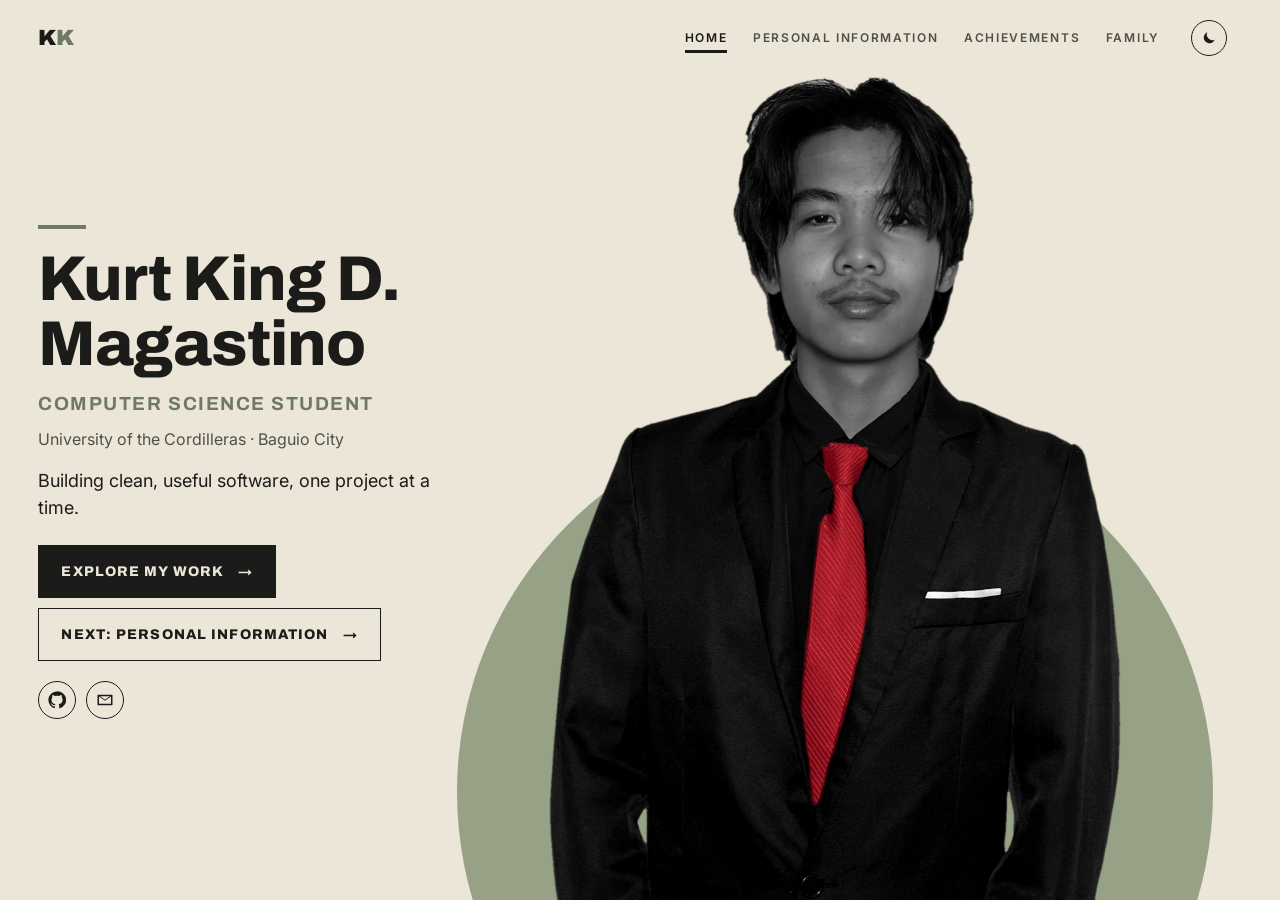
==== index.html @ 24fb850c "Add Previous/Next page buttons to Home, Personal Information and Family" ====
<!doctype html>
<html lang="en">
<head>
<meta charset="utf-8">
<meta name="viewport" content="width=device-width, initial-scale=1">
<title>Kurt King D. Magastino | Computer Science Student</title>
<meta name="description" content="Portfolio of Kurt King D. Magastino, Computer Science student at the University of the Cordilleras.">
<link rel="preconnect" href="https://fonts.googleapis.com">
<link rel="preconnect" href="https://fonts.gstatic.com" crossorigin>
<link href="https://fonts.googleapis.com/css2?family=Archivo:wdth,wght@62..125,400..900&family=Inter:wght@400;500;600&display=block" rel="stylesheet">
<link rel="stylesheet" href="css/style.css?v=3494b761">
<script>
  // set the saved theme before the page paints, so it doesn't flash
  try { const t = localStorage.getItem('theme'); if (t) document.documentElement.dataset.theme = t; } catch (e) {}
</script>
</head>
<body class="home">
  <header class="site-header">
    <a class="brand" href="index.html">K<span>K</span></a>
    <nav id="nav" class="nav">
      <a class="on" href="index.html" aria-current="page">Home</a>
      <a href="about.html">Personal Information</a>
      <a href="achievements.html">Achievements</a>
      <a href="family.html">Family</a>
    </nav>
    <div class="tools">
      <button class="theme-btn" aria-label="Switch to dark mode" title="Switch theme">
        <svg class="moon" viewBox="0 0 24 24" aria-hidden="true"><path d="M20.5 14.6A8.5 8.5 0 0 1 9.4 3.5a8.5 8.5 0 1 0 11.1 11.1Z"/></svg>
        <svg class="sun" viewBox="0 0 24 24" aria-hidden="true"><circle cx="12" cy="12" r="4.5"/><path d="M12 1.5v3M12 19.5v3M1.5 12h3M19.5 12h3M4.6 4.6l2.1 2.1M17.3 17.3l2.1 2.1M4.6 19.4l2.1-2.1M17.3 6.7l2.1-2.1"/></svg>
      </button>
      <button class="menu-btn" aria-expanded="false" aria-controls="nav">Menu</button>
    </div>
  </header>

  <main class="poster">
    <div class="disc" aria-hidden="true"></div>
    <img class="portrait" src="assets/images/portrait.webp?v=e526d455" decoding="sync" fetchpriority="high" alt="Portrait of Kurt Magastino in a black suit and red tie">

    <div class="info fade">
      <h1 class="hero-name">Kurt King D. Magastino</h1>
      <p class="role">Computer Science Student</p>
      <p class="school">University of the Cordilleras · Baguio City</p>
      <p class="tagline">Building clean, useful software, one project at a time.</p>
      <div class="actions">
        <a class="btn primary" href="https://github.com/kurtking514-byte" target="_blank" rel="noopener">Explore my work <span class="arrow">→</span></a>
        <a class="btn" href="about.html">Next: Personal Information <span class="arrow">→</span></a>
      </div>
      <ul class="socials" aria-label="Social links">
        <li><a href="https://github.com/kurtking514-byte" target="_blank" rel="noopener" aria-label="GitHub">
          <svg viewBox="0 0 24 24" aria-hidden="true"><path d="M12 .5a11.5 11.5 0 0 0-3.64 22.41c.58.1.79-.25.79-.56v-2c-3.2.7-3.88-1.37-3.88-1.37-.52-1.33-1.28-1.69-1.28-1.69-1.04-.71.08-.7.08-.7 1.16.08 1.77 1.19 1.77 1.19 1.03 1.76 2.7 1.25 3.36.96.1-.75.4-1.25.73-1.54-2.55-.29-5.24-1.28-5.24-5.68 0-1.26.45-2.28 1.19-3.09-.12-.29-.52-1.46.11-3.05 0 0 .97-.31 3.17 1.18a11 11 0 0 1 5.77 0c2.2-1.49 3.17-1.18 3.17-1.18.63 1.59.23 2.76.11 3.05.74.81 1.19 1.83 1.19 3.09 0 4.41-2.7 5.38-5.26 5.67.41.36.78 1.06.78 2.14v3.17c0 .31.21.67.8.56A11.5 11.5 0 0 0 12 .5Z"/></svg>
        </a></li>
        <li><a href="mailto:kurtmagastino514@gmail.com" aria-label="Email">
          <svg viewBox="0 0 24 24" aria-hidden="true"><path d="M3 5h18a1 1 0 0 1 1 1v12a1 1 0 0 1-1 1H3a1 1 0 0 1-1-1V6a1 1 0 0 1 1-1Zm1 2.3V17h16V7.3l-8 5.6-8-5.6ZM5.4 7l6.6 4.6L18.6 7H5.4Z"/></svg>
        </a></li>
      </ul>
    </div>
  </main>

  <script src="js/main.js?v=5d589b95"></script>
</body>
</html>
---- css/style.css ----
:root {
  --bg: #ece6d8;      /* cream */
  --ink: #1b1c19;     /* olive black */
  --muted: #4f5147;   /* dark enough to read easily */
  --accent: #97a185;  /* sage: the disc behind the portrait */
  --sage: #6f7b5f;    /* small sage details */
  --hover: #3a3d35;
  --on-accent: #fff;
  --display: 'Archivo', system-ui, sans-serif;
  --body: 'Inter', system-ui, sans-serif;
  --pad: clamp(16px, 3vw, 44px);
  color-scheme: light;
}

/* dark theme: only when the visitor picks it; the site always opens light */
:root[data-theme="dark"] {
  --bg: #1b1c19; --ink: #ece3d0; --muted: #b9b6a5; --accent: #66715a; --sage: #9aa685; --hover: #c9c1ae;
  color-scheme: dark;
}

/* Edge/Chrome: blend old and new page when switching, instead of a blank or frozen frame */
@view-transition { navigation: auto; }
::view-transition-old(root), ::view-transition-new(root) { animation-duration: .2s; }

* { box-sizing: border-box; margin: 0; padding: 0; }
html, body { min-height: 100%; }
/* always keep room for the scrollbar, so the header doesn't shift sideways between pages that scroll and pages that don't */
html { scrollbar-gutter: stable; }
body { background: var(--bg); color: var(--ink); font-family: var(--body); line-height: 1.5; overflow-x: hidden; transition: background .3s, color .3s; }
a { color: inherit; text-decoration: none; }
ul { list-style: none; }
.sr { position: absolute; width: 1px; height: 1px; overflow: hidden; clip: rect(0 0 0 0); white-space: nowrap; }

/* ---------- header / nav ---------- */
.site-header {
  position: absolute; inset: 0 0 auto; z-index: 10;
  display: flex; align-items: center; gap: clamp(16px, 2.4vw, 32px);
  padding: 20px var(--pad);
  font-size: 12px; font-weight: 600; letter-spacing: .14em; text-transform: uppercase;
}
.brand { font-family: var(--display); font-weight: 900; font-size: 22px; letter-spacing: 0; }
.brand span { color: var(--sage); }
.nav { display: flex; gap: clamp(14px, 2vw, 28px); margin-left: auto; }
.nav a { color: var(--muted); position: relative; transition: color .2s; }
.nav a:hover, .nav a.on { color: var(--ink); }
.nav a.on::after { content: ""; position: absolute; left: 0; right: 0; bottom: -6px; height: 3px; background: var(--ink); }
.menu-btn { display: none; }

.tools { display: flex; align-items: center; gap: 10px; }
.theme-btn {
  display: grid; place-items: center; width: 36px; height: 36px; cursor: pointer;
  background: none; border: 1.5px solid var(--ink); border-radius: 50%; color: var(--ink);
  transition: background .2s, color .2s;
}
.theme-btn svg { width: 16px; height: 16px; fill: currentColor; stroke: currentColor; stroke-width: 2; stroke-linecap: round; }
.theme-btn .moon { stroke: none; }
.theme-btn:hover { background: var(--ink); color: var(--bg); }
/* show the moon in light mode, the sun in dark mode */
.theme-btn .sun { display: none; }
:root[data-theme="dark"] .theme-btn .sun { display: block; }
:root[data-theme="dark"] .theme-btn .moon { display: none; }

/* ---------- home poster ---------- */
/* name and info on the left, portrait on the right */
.poster { position: relative; height: 100vh; height: 100svh; overflow: hidden; container-type: size; }

/* portrait sits right of center so the info block on the left gets the space */
.portrait { position: absolute; z-index: 2; left: 66%; bottom: 0; height: 92%; transform: translateX(-50%); }
/* keep the photo on its own ready-drawn layer, so the glide starts without a hitch */
.portrait, .about-portrait { will-change: transform, translate, scale; }
.disc {
  position: absolute; z-index: 0; left: 66%; bottom: -30vh; width: 84vh; height: 84vh; border-radius: 50%;
  transform: translateX(-50%); background: var(--accent);
}

/* info block, left, always starting just under the giant name */
.info {
  position: absolute; z-index: 4; left: var(--pad); top: 80px; bottom: 4cqh;
  /* stop 24px before the portrait (its left edge is 66cqw minus half its width) */
  width: min(540px, 42cqw, 66cqw - 32.3cqh - var(--pad) - 24px);
  display: flex; flex-direction: column; justify-content: center;
}
.hero-name {
  font-family: var(--display); font-weight: 800; font-size: clamp(34px, min(5cqw, 8.5cqh), 76px);
  line-height: 1.02; letter-spacing: -.015em;
}
.info::before { content: ""; display: block; width: 48px; height: 4px; background: var(--sage); margin-bottom: clamp(10px, 2.2cqh, 18px); }
.role { font-family: var(--display); font-weight: 700; font-size: clamp(15px, min(1.5cqw, 2.6cqh), 22px); letter-spacing: .08em; text-transform: uppercase; color: var(--sage); margin-top: clamp(8px, 1.6cqh, 14px); }
.school { color: var(--muted); font-size: 16px; margin-top: clamp(4px, 1cqh, 8px); }
.tagline { font-size: 18px; margin-top: clamp(8px, 1.8cqh, 16px); max-width: 36ch; }
.actions { display: flex; flex-wrap: wrap; gap: 10px; margin-top: clamp(12px, 2.8cqh, 24px); }
.info .btn { padding-block: clamp(10px, 1.8cqh, 15px); }

/* social icons, under the buttons */
.socials { display: flex; gap: 10px; margin-top: clamp(10px, 2.3cqh, 20px); }
.socials a { display: grid; place-items: center; width: 38px; height: 38px; border: 1.5px solid var(--ink); border-radius: 50%; transition: background .2s, border-color .2s; }
.socials svg { width: 18px; height: 18px; fill: var(--ink); transition: fill .2s; }
.socials a:hover { background: var(--ink); }
.socials a:hover svg { fill: var(--bg); }

.btn {
  display: inline-flex; align-items: center; justify-content: space-between; gap: 14px;
  font-family: var(--display); font-weight: 800; font-size: 14px; letter-spacing: .08em; text-transform: uppercase;
  padding: 15px 22px; border: 1.5px solid var(--ink); background: var(--bg); transition: background .2s, color .2s, border-color .2s;
}
.btn.primary { background: var(--ink); color: var(--bg); }
.btn:hover { background: var(--ink); color: var(--bg); }
.btn.primary:hover { background: var(--hover); border-color: var(--hover); }
.btn .arrow { transition: transform .2s; }
.btn:hover .arrow { transform: translateX(4px); }

/* entrance */
.portrait { animation: stand .7s cubic-bezier(.2, .8, .2, 1) both .05s; }
.disc { animation: pop .6s cubic-bezier(.2, .8, .2, 1) both .15s; }
.fade { animation: fade .5s ease both .3s; }
@keyframes stand { from { opacity: 0; transform: translate(-50%, 8%); } }
@keyframes stand-m { from { opacity: 0; transform: translateY(8%); } }
@keyframes pop { from { transform: translateX(-50%) scale(0); } }
@keyframes fade { from { opacity: 0; transform: translateY(10px); } }

/* ---------- inner pages ---------- */
.page { max-width: 1240px; margin: 0 auto; padding: 120px var(--pad) 96px; }
.page-title {
  font-family: var(--display); font-weight: 900; font-stretch: 62%; text-transform: uppercase;
  font-size: clamp(72px, 13vw, 200px); line-height: .82; letter-spacing: -.01em; margin-bottom: clamp(32px, 5vw, 64px);
}
.label { font-size: 12px; font-weight: 600; letter-spacing: .14em; text-transform: uppercase; color: var(--muted); }

/* about: one screen, no scroll. The same portrait as home stands on the left
   (it glides over from home, see "page transition"), the text fills the right.
   cqw/cqh are the page's own width/height, so text scales down on short screens. */
.about-page {
  position: relative; height: 100vh; height: 100svh; overflow: hidden;
  container-type: size;
  /* portrait height; on narrow screens it shrinks so the text keeps at least 600px */
  --ph: min(88cqh, 54cqw, (100cqw - 600px - 2 * var(--pad) - 4.5cqw) / .703);
  --pw: calc(var(--ph) * .703);            /* portrait width (image is 1054x1500) */
}
.about-portrait {
  position: absolute; z-index: 2; left: var(--pad); bottom: 0; height: var(--ph);
  animation: stand-m .6s cubic-bezier(.2, .8, .2, 1) both;
}
.arch {
  position: absolute; z-index: 1; left: var(--pad); bottom: 0; width: var(--pw); height: calc(var(--ph) * .78);
  background: var(--accent); border-radius: 999px 999px 0 0;
  animation: rise .5s cubic-bezier(.2, .8, .2, 1) both .1s;
}
@keyframes rise { from { transform: translateY(100%); } }

.about-text {
  position: absolute; left: calc(var(--pad) + var(--pw) + 4.5cqw); right: var(--pad); top: 80px; bottom: 2.5cqh;
  max-width: 760px; display: flex; flex-direction: column; justify-content: center;
}
.about-page .page-title { font-size: clamp(30px, min(max(6cqw, 40px), 7cqh), 104px); margin-bottom: 2cqh; }
.about-text p { color: var(--muted); font-size: clamp(15px, 2.2cqh, 17px); line-height: 1.5; margin-bottom: 1.1cqh; }
.about-text .lead { color: var(--ink); font-size: clamp(17px, 2.8cqh, 22px); line-height: 1.4; margin-bottom: 1.6cqh; }

.facts { display: grid; grid-template-columns: repeat(3, 1fr); column-gap: 24px; margin-top: 1.6cqh; border-top: 1.5px solid var(--ink); }
.facts div { padding: .8cqh 0; border-bottom: 1px solid color-mix(in srgb, var(--ink) 15%, transparent); min-width: 0; }
.facts dt { font-size: 12px; font-weight: 600; letter-spacing: .14em; text-transform: uppercase; color: var(--muted); }
.facts dd { font-size: clamp(15px, 2.2cqh, 17px); line-height: 1.35; overflow-wrap: anywhere; }
.facts .wide2 { grid-column: span 2; }
.facts a { border-bottom: 1px solid var(--sage); }

.do { margin-top: 2.6cqh; }
.do-grid { display: grid; grid-template-columns: repeat(3, 1fr); gap: clamp(14px, 2cqw, 28px); margin-top: 1cqh; }
.do-grid article { border-top: 3px solid var(--ink); padding-top: 1cqh; }
.do-grid h3 { font-family: var(--display); font-weight: 800; font-size: clamp(15px, 2.4cqh, 20px); text-transform: uppercase; line-height: 1.05; }
.about-text .do-grid p { font-size: clamp(14px, 2cqh, 16px); line-height: 1.4; margin: 4px 0 0; }

/* previous / next page buttons */
.page-nav { display: flex; justify-content: space-between; gap: 10px; flex-wrap: wrap; }
.about-text .page-nav { margin-top: 2.6cqh; }
.about-text .page-nav .btn { padding: clamp(9px, 1.6cqh, 13px) 18px; font-size: 13px; }
/* the back arrow nudges left on hover */
.btn:hover .arrow.back { transform: translateX(-4px); }

/* small windows (narrow and short): step the text down a little, never below 14px */
@container (max-width: 1100px) and (max-height: 800px) {
  .about-text p, .facts dd { font-size: 14px; }
  .about-text .lead { font-size: 16px; }
  .about-text .do-grid p { font-size: 14px; }
  .do-grid h3 { font-size: 15px; }
}

/* very short windows: tighter gaps so the page buttons still fit */
@container (max-height: 680px) {
  .about-page .page-title { margin-bottom: 1.2cqh; }
  .about-text p { margin-bottom: .7cqh; }
  .about-text .lead { margin-bottom: 1cqh; }
  .facts { margin-top: 1cqh; }
  .facts div { padding: .5cqh 0; }
  .do { margin-top: 1.6cqh; }
  .about-text .page-nav { margin-top: 1.6cqh; }
}

/* the text "pulls out" from behind the portrait, one piece after another */
.pull { animation: pull .4s cubic-bezier(.2, .8, .2, 1) both; animation-delay: calc(.15s + var(--i) * .04s); }
@keyframes pull { from { opacity: 0; transform: translateX(-48px); clip-path: inset(0 100% 0 0); } to { clip-path: inset(0 0 0 0); } }

@media (max-width: 860px), (max-aspect-ratio: 1/1) {
  .about-page { height: auto; min-height: 0; overflow: visible; container-type: normal; padding: 96px var(--pad) 40px; --ph: min(58svh, 560px); }
  .arch, .about-portrait { left: 50%; margin-left: calc(var(--pw) / -2); top: 96px; bottom: auto; }
  .arch { top: calc(96px + var(--ph) * .22); }
  .about-text { position: relative; inset: auto; max-width: none; margin-top: calc(var(--ph) + 28px); display: block; }
  .about-page .page-title { font-size: clamp(48px, 15vw, 110px); }
  .about-text p, .facts dd { font-size: 16px; }
  .about-text .lead { font-size: 19px; }
  .facts, .do-grid { grid-template-columns: 1fr; }
  .facts .wide2 { grid-column: auto; }
  .do-grid h3 { font-size: 20px; }
  .about-text .do-grid p { font-size: 14px; }
}

/* ---------- page transition ----------
   main.js glides the portrait to its spot on the next page while the rest of
   the page fades out (the header stays, it is the same on every page).
   Arriving by a glide (html.vt): the portrait is already in place, so skip its
   entrance and start the rest right away. */
html.vt .portrait, html.vt .about-portrait { animation: none; }
html.vt .arch { animation-delay: 0s; animation-duration: .4s; }
html.vt .disc { animation-delay: 0s; animation-duration: .4s; }
html.vt .fade { animation-delay: .1s; animation-duration: .35s; }
html.vt .pull { animation-duration: .35s; animation-delay: calc(var(--i) * .03s); }

/* ---------- tablet / phone ---------- */
@media (max-width: 860px), (max-aspect-ratio: 1/1) {
  .tools { margin-left: auto; }
  .menu-btn {
    display: block; font: inherit; letter-spacing: inherit; text-transform: inherit;
    background: none; border: 1.5px solid var(--ink); padding: 8px 14px; cursor: pointer;
  }
  .nav {
    position: absolute; top: 100%; left: var(--pad); right: var(--pad);
    flex-direction: column; gap: 0; background: var(--bg); border: 1.5px solid var(--ink);
    display: none;
  }
  .nav.open { display: flex; }
  .nav a { padding: 14px 16px; border-bottom: 1px solid color-mix(in srgb, var(--ink) 15%, transparent); }
  .nav a:last-child { border-bottom: 0; }
  .nav a.on::after { top: 0; bottom: 0; left: 0; right: auto; width: 3px; height: auto; }

  .poster {
    height: auto; min-height: 0; display: flex; flex-direction: column; container-type: normal;
  }
  /* align-self keeps the flex column from stretching the photo sideways */
  .portrait {
    position: relative; display: block; align-self: center; width: auto; left: auto; transform: none;
    height: 60svh; max-height: 640px; margin-top: 96px; animation-name: stand-m;
  }
  .disc { bottom: auto; top: calc(96px + 60svh - 50vw); width: 100vw; height: 100vw; }

  .disc { left: 50%; }
  .info { position: relative; left: auto; top: auto; bottom: auto; width: auto; display: block; background: var(--bg); padding: 28px var(--pad) 36px; }
  .hero-name { font-size: clamp(32px, 9vw, 52px); }
  .role { font-size: 15px; }
  .actions { flex-direction: column; }
}

/* ---------- coming soon pages ---------- */
.soon {
  position: relative; height: 100vh; height: 100svh; overflow: hidden;
  display: flex; flex-direction: column; justify-content: center; padding: 80px var(--pad) 6vh;
}
.soon > * { position: relative; z-index: 1; }
.soon .label { color: var(--sage); }
.soon .page-title { font-size: clamp(44px, min(11.5vw, 30vh), 220px); margin: 1.5vh 0 3vh; }
.soon-note { color: var(--muted); font-size: clamp(15px, 1.4vw, 19px); max-width: 40ch; }
.soon .actions { margin-top: 4vh; }
.soon-disc {
  position: absolute; z-index: 0; right: -14vh; bottom: -34vh; width: 80vh; height: 80vh; border-radius: 50%;
  background: var(--accent); animation: rise .5s cubic-bezier(.2, .8, .2, 1) both .1s;
}
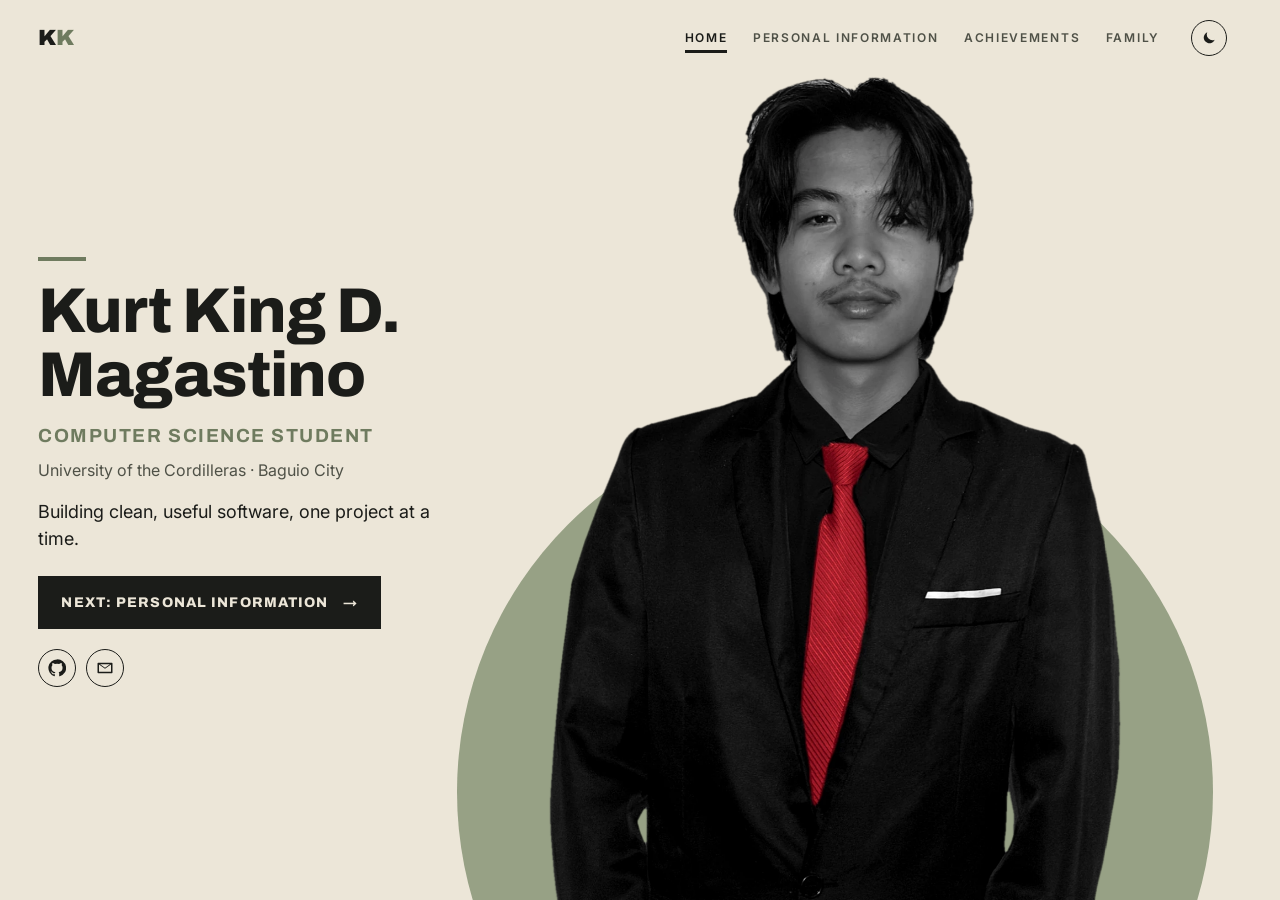
==== commit 4bce4deb: "Home: center the intro on wide screens, make Next the main button, remove Explore my work" ====
--- a/index.html
+++ b/index.html
@@ -8,7 +8,7 @@
 <link rel="preconnect" href="https://fonts.googleapis.com">
 <link rel="preconnect" href="https://fonts.gstatic.com" crossorigin>
 <link href="https://fonts.googleapis.com/css2?family=Archivo:wdth,wght@62..125,400..900&family=Inter:wght@400;500;600&display=block" rel="stylesheet">
-<link rel="stylesheet" href="css/style.css?v=3494b761">
+<link rel="stylesheet" href="css/style.css?v=70576bf2">
 <script>
   // set the saved theme before the page paints, so it doesn't flash
   try { const t = localStorage.getItem('theme'); if (t) document.documentElement.dataset.theme = t; } catch (e) {}
@@ -42,8 +42,7 @@
       <p class="school">University of the Cordilleras · Baguio City</p>
       <p class="tagline">Building clean, useful software, one project at a time.</p>
       <div class="actions">
-        <a class="btn primary" href="https://github.com/kurtking514-byte" target="_blank" rel="noopener">Explore my work <span class="arrow">→</span></a>
-        <a class="btn" href="about.html">Next: Personal Information <span class="arrow">→</span></a>
+        <a class="btn primary" href="about.html">Next: Personal Information <span class="arrow">→</span></a>
       </div>
       <ul class="socials" aria-label="Social links">
         <li><a href="https://github.com/kurtking514-byte" target="_blank" rel="noopener" aria-label="GitHub">
--- a/css/style.css
+++ b/css/style.css
@@ -75,9 +75,12 @@
 
 /* info block, left, always starting just under the giant name */
 .info {
-  position: absolute; z-index: 4; left: var(--pad); top: 80px; bottom: 4cqh;
   /* stop 24px before the portrait (its left edge is 66cqw minus half its width) */
-  width: min(540px, 42cqw, 66cqw - 32.3cqh - var(--pad) - 24px);
+  --iw: min(600px, 42cqw, 66cqw - 32.3cqh - var(--pad) - 24px);
+  /* on wide screens, slide the block right so it sits near the portrait, not stuck to the edge */
+  position: absolute; z-index: 4; top: 80px; bottom: 4cqh;
+  left: max(var(--pad), 66cqw - 32.3cqh - 72px - var(--iw));
+  width: var(--iw);
   display: flex; flex-direction: column; justify-content: center;
 }
 .hero-name {
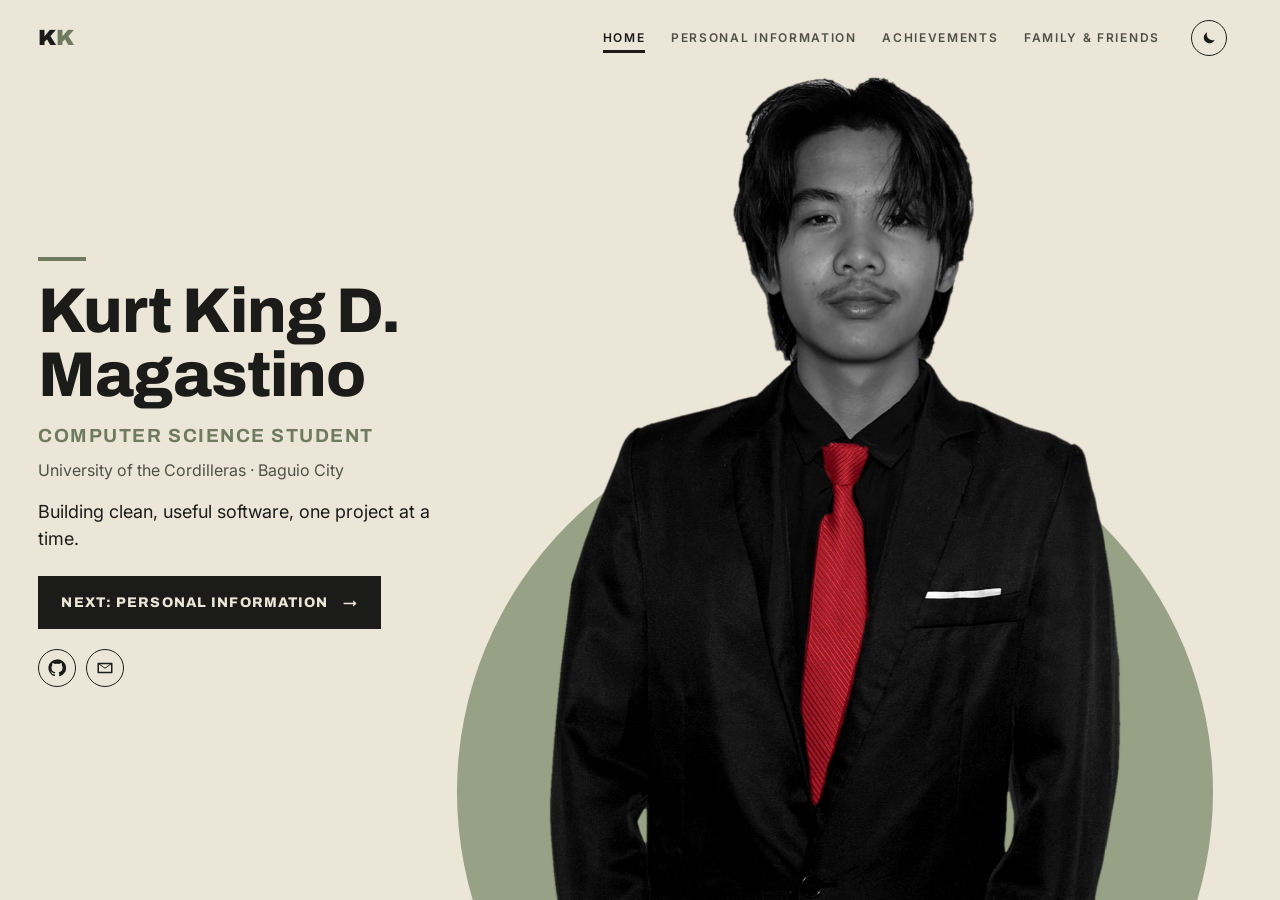
==== commit fb5fcb7e: "Family & Friends page with photos and thank-you notes" ====
--- a/index.html
+++ b/index.html
@@ -8,7 +8,7 @@
 <link rel="preconnect" href="https://fonts.googleapis.com">
 <link rel="preconnect" href="https://fonts.gstatic.com" crossorigin>
 <link href="https://fonts.googleapis.com/css2?family=Archivo:wdth,wght@62..125,400..900&family=Inter:wght@400;500;600&display=block" rel="stylesheet">
-<link rel="stylesheet" href="css/style.css?v=70576bf2">
+<link rel="stylesheet" href="css/style.css?v=f81bfa08">
 <script>
   // set the saved theme before the page paints, so it doesn't flash
   try { const t = localStorage.getItem('theme'); if (t) document.documentElement.dataset.theme = t; } catch (e) {}
@@ -21,7 +21,7 @@
       <a class="on" href="index.html" aria-current="page">Home</a>
       <a href="about.html">Personal Information</a>
       <a href="achievements.html">Achievements</a>
-      <a href="family.html">Family</a>
+      <a href="family.html">Family &amp; Friends</a>
     </nav>
     <div class="tools">
       <button class="theme-btn" aria-label="Switch to dark mode" title="Switch theme">
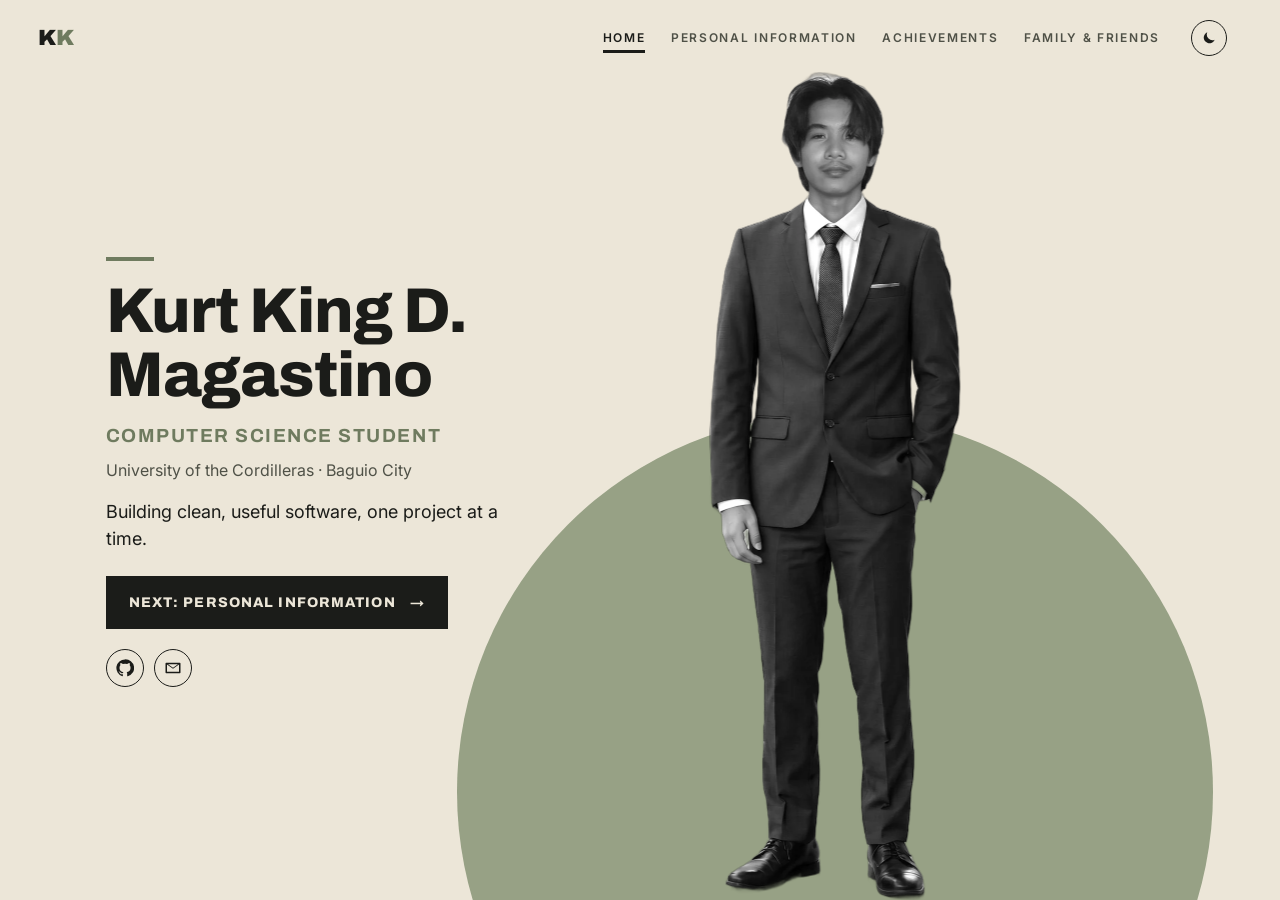
==== commit 8db9f7b2: "Home & Personal Information: full-body suit portrait" ====
--- a/index.html
+++ b/index.html
@@ -8,7 +8,7 @@
 <link rel="preconnect" href="https://fonts.googleapis.com">
 <link rel="preconnect" href="https://fonts.gstatic.com" crossorigin>
 <link href="https://fonts.googleapis.com/css2?family=Archivo:wdth,wght@62..125,400..900&family=Inter:wght@400;500;600&display=block" rel="stylesheet">
-<link rel="stylesheet" href="css/style.css?v=f81bfa08">
+<link rel="stylesheet" href="css/style.css?v=d0098c19">
 <script>
   // set the saved theme before the page paints, so it doesn't flash
   try { const t = localStorage.getItem('theme'); if (t) document.documentElement.dataset.theme = t; } catch (e) {}
@@ -34,7 +34,7 @@
 
   <main class="poster">
     <div class="disc" aria-hidden="true"></div>
-    <img class="portrait" src="assets/images/portrait.webp?v=e526d455" decoding="sync" fetchpriority="high" alt="Portrait of Kurt Magastino in a black suit and red tie">
+    <img class="portrait" src="assets/images/portrait.webp?v=9710893b" decoding="sync" fetchpriority="high" alt="Portrait of Kurt Magastino in a dark gray suit and tie">
 
     <div class="info fade">
       <h1 class="hero-name">Kurt King D. Magastino</h1>
@@ -55,6 +55,6 @@
     </div>
   </main>
 
-  <script src="js/main.js?v=5d589b95"></script>
+  <script src="js/main.js?v=cdb6014d"></script>
 </body>
 </html>
--- a/css/style.css
+++ b/css/style.css
@@ -76,10 +76,10 @@
 /* info block, left, always starting just under the giant name */
 .info {
   /* stop 24px before the portrait (its left edge is 66cqw minus half its width) */
-  --iw: min(600px, 42cqw, 66cqw - 32.3cqh - var(--pad) - 24px);
+  --iw: min(600px, 42cqw, 66cqw - 14cqh - var(--pad) - 24px);
   /* on wide screens, slide the block right so it sits near the portrait, not stuck to the edge */
   position: absolute; z-index: 4; top: 80px; bottom: 4cqh;
-  left: max(var(--pad), 66cqw - 32.3cqh - 72px - var(--iw));
+  left: max(var(--pad), 66cqw - 14cqh - 72px - var(--iw));
   width: var(--iw);
   display: flex; flex-direction: column; justify-content: center;
 }
@@ -136,32 +136,32 @@
   position: relative; height: 100vh; height: 100svh; overflow: hidden;
   container-type: size;
   /* portrait height; on narrow screens it shrinks so the text keeps at least 600px */
-  --ph: min(88cqh, 54cqw, (100cqw - 600px - 2 * var(--pad) - 4.5cqw) / .703);
-  --pw: calc(var(--ph) * .703);            /* portrait width (image is 1054x1500) */
+  --ph: min(88cqh, 54cqw, (100cqw - 600px - 2 * var(--pad) - 4.5cqw) / .577);
+  --pw: calc(var(--ph) * .3035);           /* portrait width (image is 502x1654) */
 }
 .about-portrait {
-  position: absolute; z-index: 2; left: var(--pad); bottom: 0; height: var(--ph);
+  position: absolute; z-index: 2; left: calc(var(--pad) + var(--pw) * .45); bottom: 0; height: var(--ph);
   animation: stand-m .6s cubic-bezier(.2, .8, .2, 1) both;
 }
 .arch {
-  position: absolute; z-index: 1; left: var(--pad); bottom: 0; width: var(--pw); height: calc(var(--ph) * .78);
+  position: absolute; z-index: 1; left: var(--pad); bottom: 0; width: calc(var(--pw) * 1.9); height: calc(var(--ph) * .78);
   background: var(--accent); border-radius: 999px 999px 0 0;
   animation: rise .5s cubic-bezier(.2, .8, .2, 1) both .1s;
 }
 @keyframes rise { from { transform: translateY(100%); } }
 
 .about-text {
-  position: absolute; left: calc(var(--pad) + var(--pw) + 4.5cqw); right: var(--pad); top: 80px; bottom: 2.5cqh;
+  position: absolute; left: calc(var(--pad) + var(--pw) * 1.9 + 4.5cqw); right: var(--pad); top: 80px; bottom: 2.5cqh;
   max-width: 760px; display: flex; flex-direction: column; justify-content: center;
 }
 .about-page .page-title { font-size: clamp(30px, min(max(6cqw, 40px), 7cqh), 104px); margin-bottom: 2cqh; }
 .about-text p { color: var(--muted); font-size: clamp(15px, 2.2cqh, 17px); line-height: 1.5; margin-bottom: 1.1cqh; }
 .about-text .lead { color: var(--ink); font-size: clamp(17px, 2.8cqh, 22px); line-height: 1.4; margin-bottom: 1.6cqh; }
 
-.facts { display: grid; grid-template-columns: repeat(3, 1fr); column-gap: 24px; margin-top: 1.6cqh; border-top: 1.5px solid var(--ink); }
-.facts div { padding: .8cqh 0; border-bottom: 1px solid color-mix(in srgb, var(--ink) 15%, transparent); min-width: 0; }
-.facts dt { font-size: 12px; font-weight: 600; letter-spacing: .14em; text-transform: uppercase; color: var(--muted); }
-.facts dd { font-size: clamp(15px, 2.2cqh, 17px); line-height: 1.35; overflow-wrap: anywhere; }
+.facts { display: grid; grid-template-columns: repeat(4, 1fr); column-gap: 18px; margin-top: 1.6cqh; border-top: 1.5px solid var(--ink); }
+.facts div { padding: .6cqh 0; border-bottom: 1px solid color-mix(in srgb, var(--ink) 15%, transparent); min-width: 0; }
+.facts dt { font-size: 11px; font-weight: 600; letter-spacing: .1em; text-transform: uppercase; color: var(--muted); }
+.facts dd { font-size: clamp(14px, 2cqh, 16px); line-height: 1.35; overflow-wrap: anywhere; }
 .facts .wide2 { grid-column: span 2; }
 .facts a { border-bottom: 1px solid var(--sage); }
 
@@ -192,7 +192,8 @@
   .about-text p { margin-bottom: .7cqh; }
   .about-text .lead { margin-bottom: 1cqh; }
   .facts { margin-top: 1cqh; }
-  .facts div { padding: .5cqh 0; }
+  .facts div { padding: .35cqh 0; }
+  .facts dd { line-height: 1.25; }
   .do { margin-top: 1.6cqh; }
   .about-text .page-nav { margin-top: 1.6cqh; }
 }
@@ -204,7 +205,7 @@
 @media (max-width: 860px), (max-aspect-ratio: 1/1) {
   .about-page { height: auto; min-height: 0; overflow: visible; container-type: normal; padding: 96px var(--pad) 40px; --ph: min(58svh, 560px); }
   .arch, .about-portrait { left: 50%; margin-left: calc(var(--pw) / -2); top: 96px; bottom: auto; }
-  .arch { top: calc(96px + var(--ph) * .22); }
+  .arch { top: calc(96px + var(--ph) * .22); width: calc(var(--pw) * 1.9); margin-left: calc(var(--pw) * -.95); }
   .about-text { position: relative; inset: auto; max-width: none; margin-top: calc(var(--ph) + 28px); display: block; }
   .about-page .page-title { font-size: clamp(48px, 15vw, 110px); }
   .about-text p, .facts dd { font-size: 16px; }
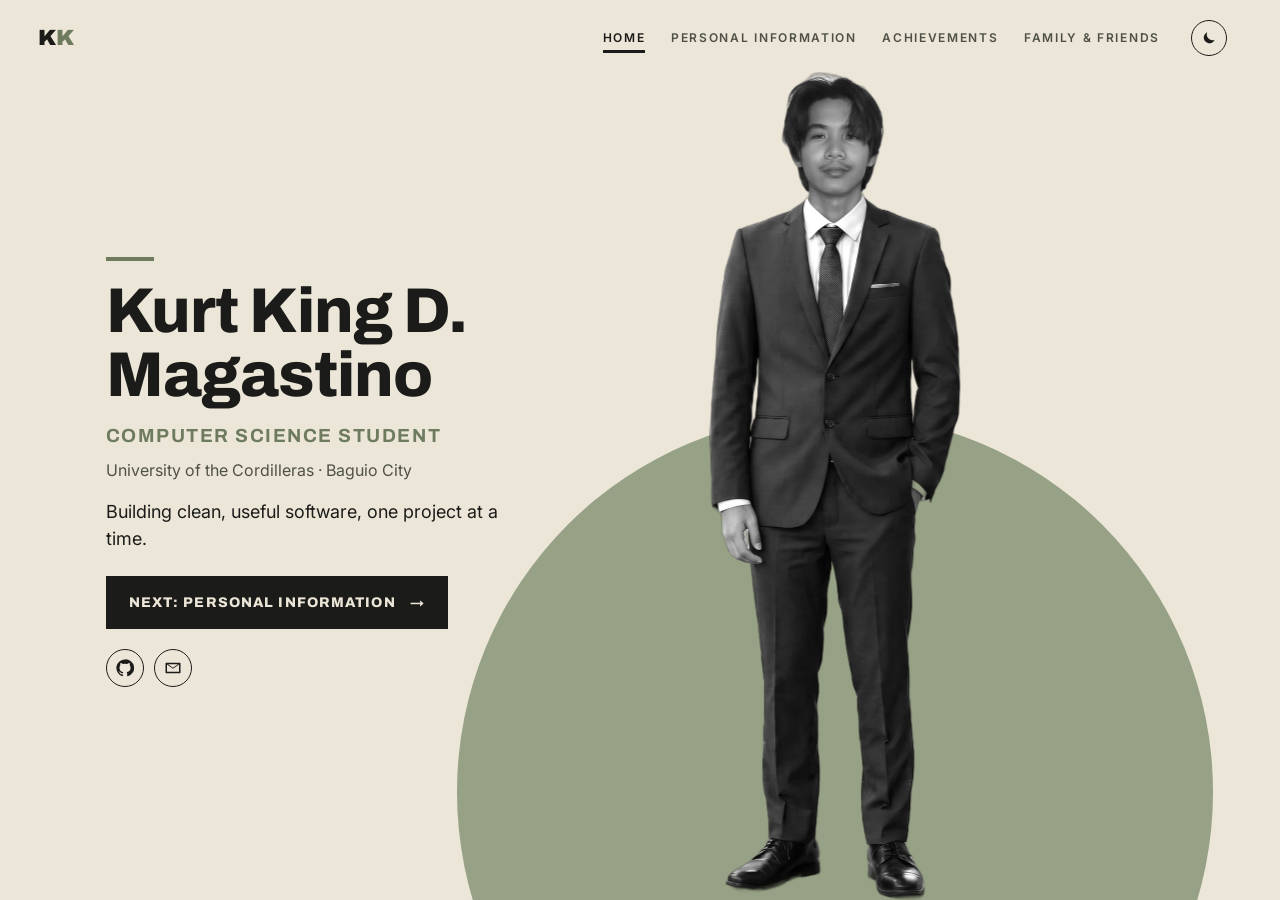
==== commit 2176af5a: "Personal Information: add Year Level (1st Year College)" ====
--- a/index.html
+++ b/index.html
@@ -8,7 +8,7 @@
 <link rel="preconnect" href="https://fonts.googleapis.com">
 <link rel="preconnect" href="https://fonts.gstatic.com" crossorigin>
 <link href="https://fonts.googleapis.com/css2?family=Archivo:wdth,wght@62..125,400..900&family=Inter:wght@400;500;600&display=block" rel="stylesheet">
-<link rel="stylesheet" href="css/style.css?v=d0098c19">
+<link rel="stylesheet" href="css/style.css?v=3ebebdfd">
 <script>
   // set the saved theme before the page paints, so it doesn't flash
   try { const t = localStorage.getItem('theme'); if (t) document.documentElement.dataset.theme = t; } catch (e) {}
--- a/css/style.css
+++ b/css/style.css
@@ -192,7 +192,7 @@
   .about-text p { margin-bottom: .7cqh; }
   .about-text .lead { margin-bottom: 1cqh; }
   .facts { margin-top: 1cqh; }
-  .facts div { padding: .35cqh 0; }
+  .facts div { padding: .2cqh 0; }
   .facts dd { line-height: 1.25; }
   .do { margin-top: 1.6cqh; }
   .about-text .page-nav { margin-top: 1.6cqh; }
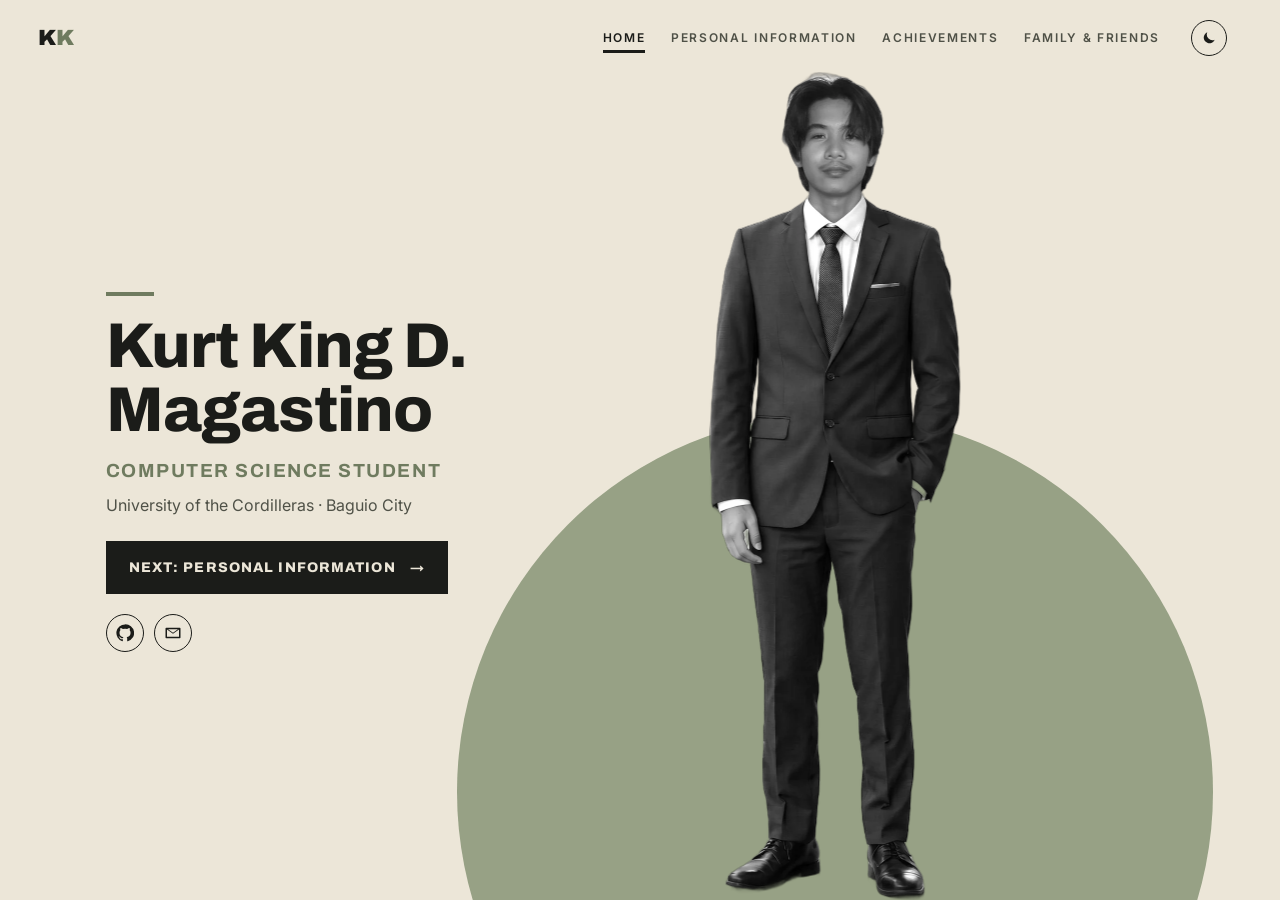
==== commit 46b48ea9: "Home: remove the tagline" ====
--- a/index.html
+++ b/index.html
@@ -40,7 +40,6 @@
       <h1 class="hero-name">Kurt King D. Magastino</h1>
       <p class="role">Computer Science Student</p>
       <p class="school">University of the Cordilleras · Baguio City</p>
-      <p class="tagline">Building clean, useful software, one project at a time.</p>
       <div class="actions">
         <a class="btn primary" href="about.html">Next: Personal Information <span class="arrow">→</span></a>
       </div>
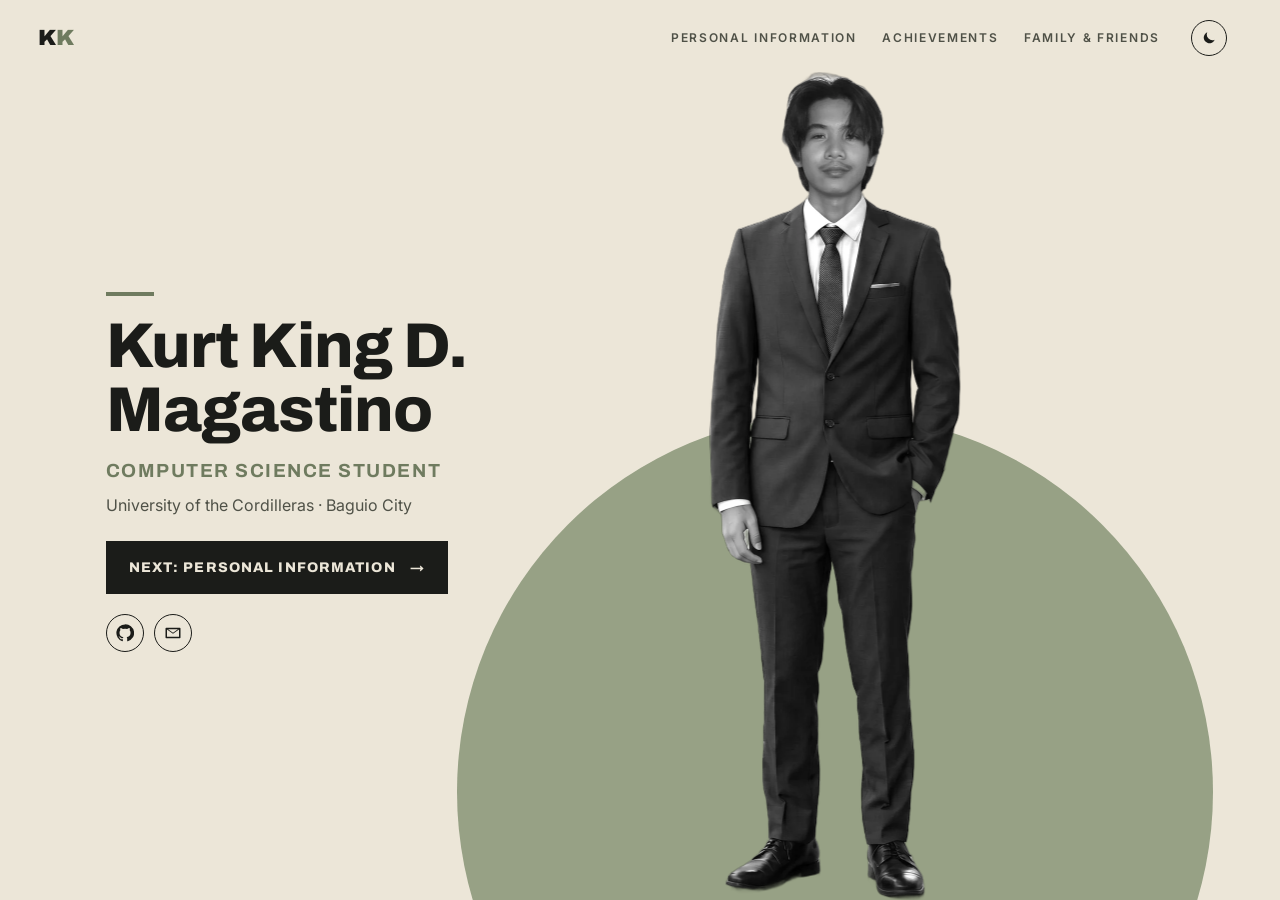
==== commit c0d2ef86: "Remove Home from the navigation menu" ====
--- a/index.html
+++ b/index.html
@@ -18,7 +18,6 @@
   <header class="site-header">
     <a class="brand" href="index.html">K<span>K</span></a>
     <nav id="nav" class="nav">
-      <a class="on" href="index.html" aria-current="page">Home</a>
       <a href="about.html">Personal Information</a>
       <a href="achievements.html">Achievements</a>
       <a href="family.html">Family &amp; Friends</a>
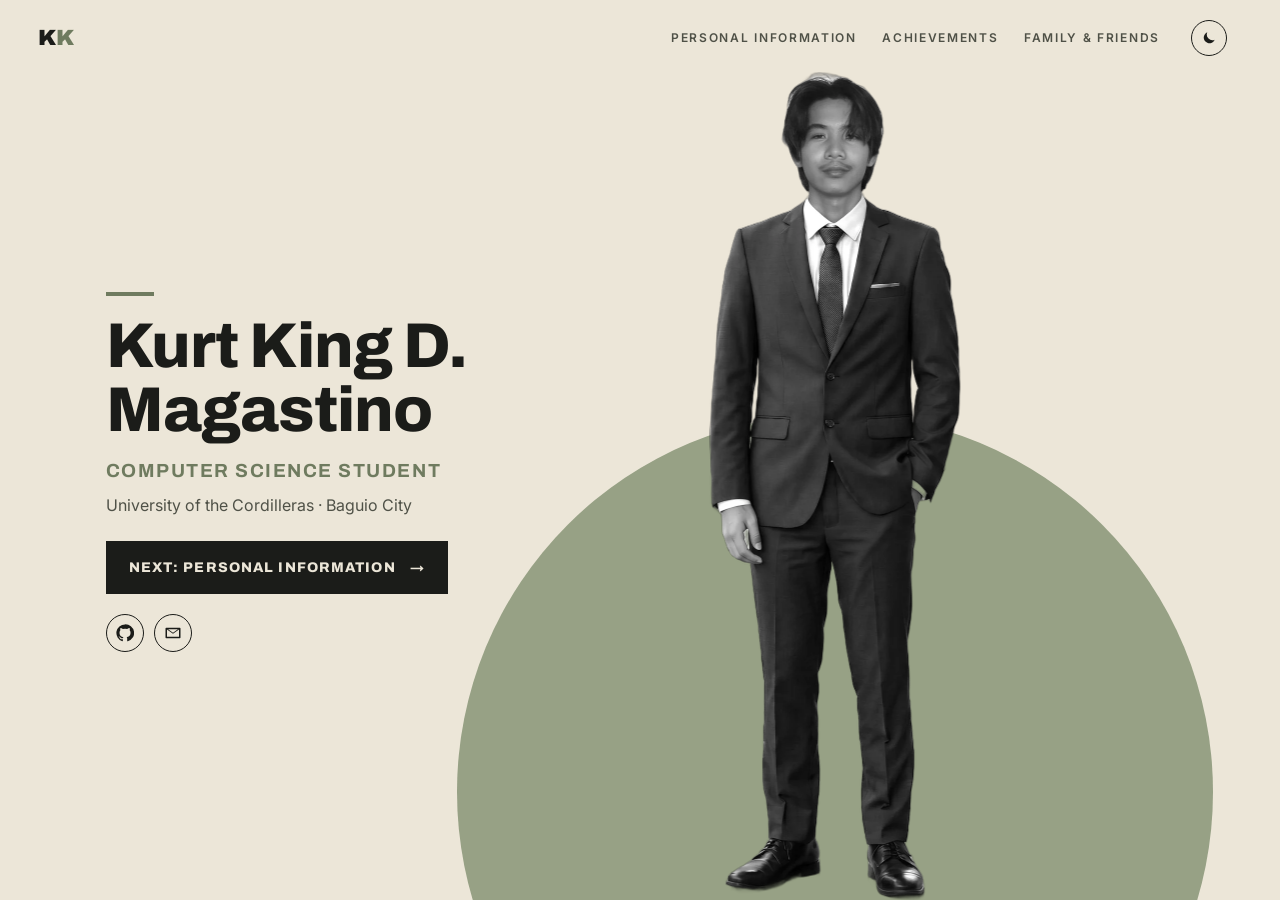
==== commit 9fddc4b7: "Tighter spacing on Personal Information for shorter screens" ====
--- a/index.html
+++ b/index.html
@@ -8,7 +8,7 @@
 <link rel="preconnect" href="https://fonts.googleapis.com">
 <link rel="preconnect" href="https://fonts.gstatic.com" crossorigin>
 <link href="https://fonts.googleapis.com/css2?family=Archivo:wdth,wght@62..125,400..900&family=Inter:wght@400;500;600&display=block" rel="stylesheet">
-<link rel="stylesheet" href="css/style.css?v=3ebebdfd">
+<link rel="stylesheet" href="css/style.css?v=0b6f92ac">
 <script>
   // set the saved theme before the page paints, so it doesn't flash
   try { const t = localStorage.getItem('theme'); if (t) document.documentElement.dataset.theme = t; } catch (e) {}
--- a/css/style.css
+++ b/css/style.css
@@ -186,8 +186,8 @@
   .do-grid h3 { font-size: 15px; }
 }
 
-/* very short windows: tighter gaps so the page buttons still fit */
-@container (max-height: 680px) {
+/* shorter windows: tighter gaps so the page buttons still fit */
+@container (max-height: 800px) {
   .about-page .page-title { margin-bottom: 1.2cqh; }
   .about-text p { margin-bottom: .7cqh; }
   .about-text .lead { margin-bottom: 1cqh; }
@@ -196,6 +196,14 @@
   .facts dd { line-height: 1.25; }
   .do { margin-top: 1.6cqh; }
   .about-text .page-nav { margin-top: 1.6cqh; }
+}
+/* very short windows: a little tighter still */
+@container (max-height: 680px) {
+  .facts div { padding: 0; }
+  .facts dd { line-height: 1.2; }
+  .about-text p { font-size: 14px; line-height: 1.4; }
+  .about-text .lead { font-size: 16px; }
+  .do, .about-text .page-nav { margin-top: 1.2cqh; }
 }
 
 /* the text "pulls out" from behind the portrait, one piece after another */
